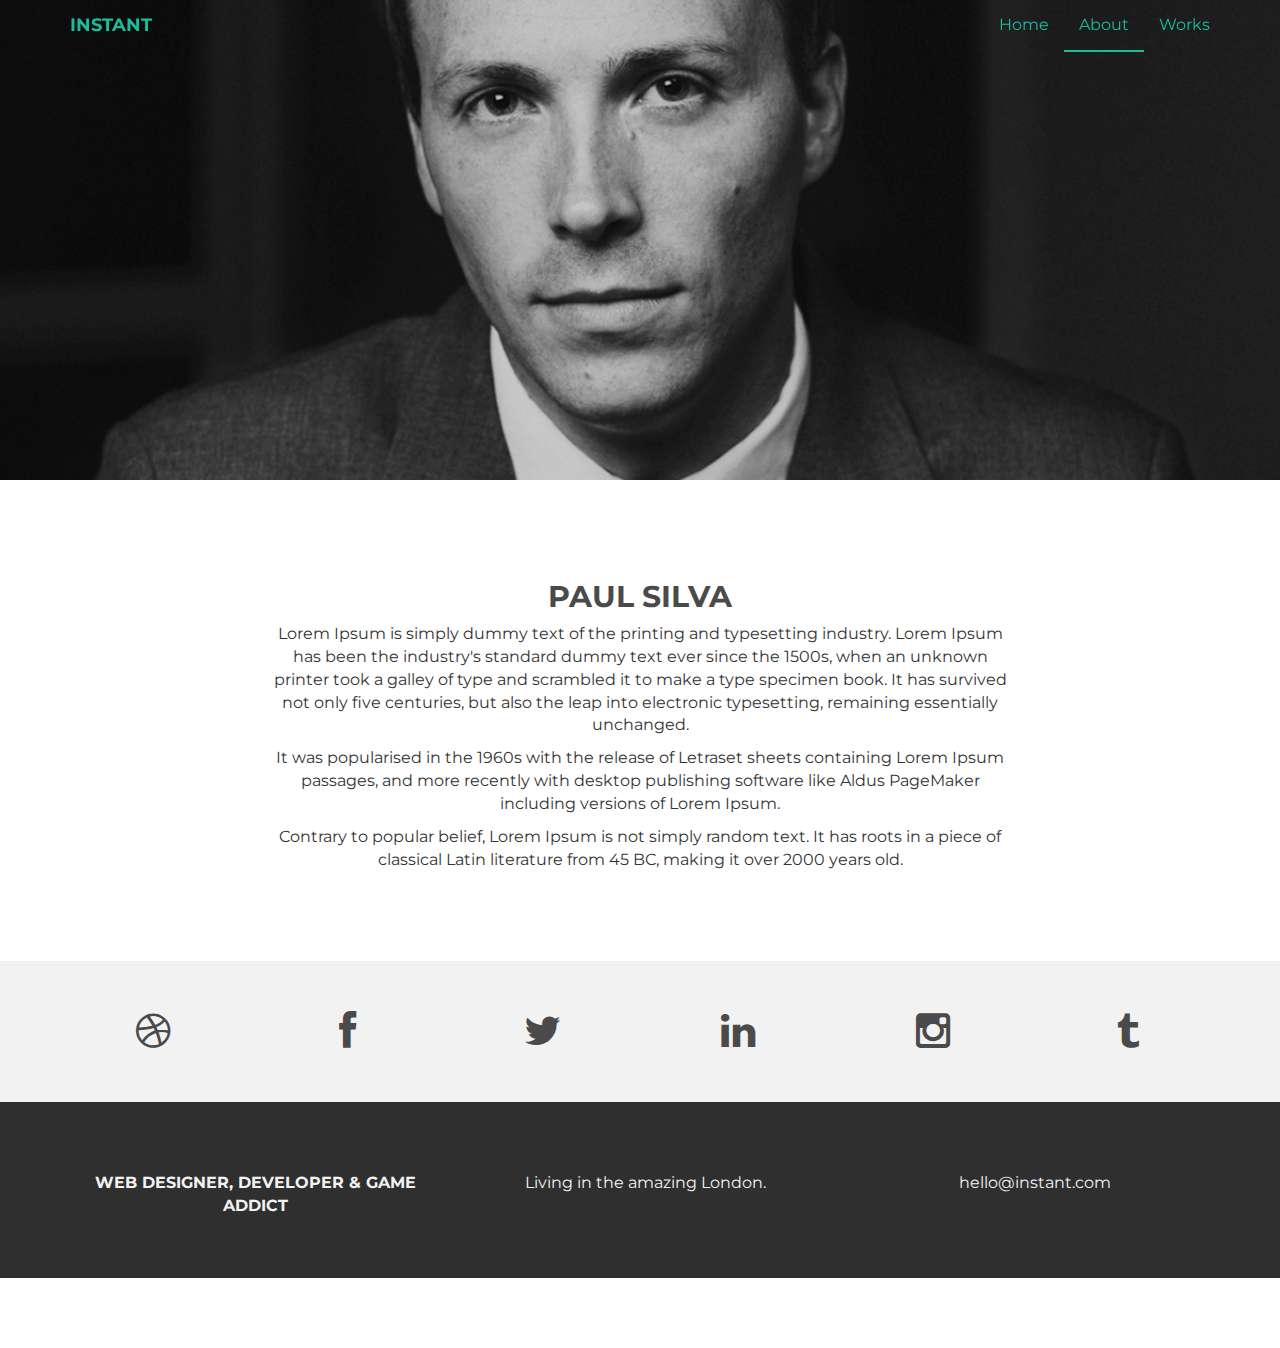
==== about.html @ 8fcf7713 "updated template" ====
<!DOCTYPE html>
<html lang="en">
  <head>
    <meta charset="utf-8">
    <meta http-equiv="X-UA-Compatible" content="IE=edge">
    <meta name="viewport" content="width=device-width, initial-scale=1">
    <meta name="description" content="">
    <meta name="author" content="">
    <link rel="shortcut icon" href="assets/ico/favicon.ico">

    <title>INSTANT - Bootstrap Theme</title>

    <!-- Bootstrap core CSS -->
    <link href="assets/css/bootstrap.css" rel="stylesheet">

    <!-- Custom styles for this template -->
    <link href="assets/css/style.css" rel="stylesheet">
    <link href="assets/css/font-awesome.min.css" rel="stylesheet">

    <!-- Just for debugging purposes. Don't actually copy this line! -->
    <!--[if lt IE 9]><script src="../../assets/js/ie8-responsive-file-warning.js"></script><![endif]-->

    <!-- HTML5 shim and Respond.js IE8 support of HTML5 elements and media queries -->
    <!--[if lt IE 9]>
      <script src="https://oss.maxcdn.com/libs/html5shiv/3.7.0/html5shiv.js"></script>
      <script src="https://oss.maxcdn.com/libs/respond.js/1.4.2/respond.min.js"></script>
    <![endif]-->
  </head>

  <body>

    <!-- Static navbar -->
    <div class="navbar navbar-default navbar-fixed-top" role="navigation">
      <div class="container">
        <div class="navbar-header">
          <button type="button" class="navbar-toggle" data-toggle="collapse" data-target=".navbar-collapse">
            <span class="sr-only">Toggle navigation</span>
            <span class="icon-bar"></span>
            <span class="icon-bar"></span>
            <span class="icon-bar"></span>
          </button>
          <a class="navbar-brand" href="index.html">INSTANT</a>
        </div>
        <div class="navbar-collapse collapse">
          <ul class="nav navbar-nav navbar-right">
            <li><a href="index.html">Home</a></li>
            <li class="active"><a href="about.html">About</a></li>
            <li><a href="index.html#works">Works</a></li>
          </ul>
        </div><!--/.nav-collapse -->
      </div>
    </div>


	<div id="aboutwrap">
	    <div class="container">
			<div class="row">
				<div class="col-lg-6 col-lg-offset-3">
				</div>
			</div><! --/row -->
	    </div> <!-- /container -->
	</div><! --/aboutwrap -->
	
	<div class="container">
		<div class="row centered mt mb">
			<div class="col-lg-8 col-lg-offset-2">
				<h2>PAUL SILVA</h2>
				<p>Lorem Ipsum is simply dummy text of the printing and typesetting industry. Lorem Ipsum has been the industry's standard dummy text ever since the 1500s, when an unknown printer took a galley of type and scrambled it to make a type specimen book. It has survived not only five centuries, but also the leap into electronic typesetting, remaining essentially unchanged.</p>
				<p>It was popularised in the 1960s with the release of Letraset sheets containing Lorem Ipsum passages, and more recently with desktop publishing software like Aldus PageMaker including versions of Lorem Ipsum.</p>
				<p>Contrary to popular belief, Lorem Ipsum is not simply random text. It has roots in a piece of classical Latin literature from 45 BC, making it over 2000 years old.</p>
			</div>

		</div><! --/row -->
	</div><! --/container -->
	
	<div id="social">
		<div class="container">
			<div class="row centered">
				<div class="col-lg-2">
					<a href="#"><i class="fa fa-dribbble"></i></a>
				</div>
				<div class="col-lg-2">
					<a href="#"><i class="fa fa-facebook"></i></a>
				</div>
				<div class="col-lg-2">
					<a href="#"><i class="fa fa-twitter"></i></a>
				</div>
				<div class="col-lg-2">
					<a href="#"><i class="fa fa-linkedin"></i></a>
				</div>
				<div class="col-lg-2">
					<a href="#"><i class="fa fa-instagram"></i></a>
				</div>
				<div class="col-lg-2">
					<a href="#"><i class="fa fa-tumblr"></i></a>
				</div>
			
			</div><! --/row -->
		</div><! --/container -->
	</div><! --/social -->

	<div id="footerwrap">
		<div class="container">
			<div class="row centered">
				<div class="col-lg-4">
					<p><b>WEB DESIGNER, DEVELOPER & GAME ADDICT</b></p>
				</div>
			
				<div class="col-lg-4">
					<p>Living in the amazing London.</p>
				</div>
				<div class="col-lg-4">
					<p>hello@instant.com</p>
				</div>
			
			</div>
		
		</div>
	</div><! --/footerwrap -->
	


    <!-- Bootstrap core JavaScript
    ================================================== -->
    <!-- Placed at the end of the document so the pages load faster -->
    <script src="https://ajax.googleapis.com/ajax/libs/jquery/1.11.0/jquery.min.js"></script>
    <script src="assets/js/bootstrap.min.js"></script>
  </body>
</html>
---- assets/css/style.css ----
/*
 * Author: Carlos Alvarez
 * URL: http://Alvarez.is
 *
 * Project Name: NYC Design
 * Version: 1.0
 * Date: 04-20-2014
 * URL: 
 */


/* ==========================================================================
   Base Styles, Bootstrap Modifications & Fonts Import
   ========================================================================== */

@import url(http://fonts.googleapis.com/css?family=Montserrat:400,700);


::-moz-selection {
    background: #f2c2c9;
    color: #a4003a;
    text-shadow: none;
}

::selection {
    background: #16a085;
    color: #a4003a;
    text-shadow: none;
}

/*
 * A better looking default horizontal rule
 */

 hr {
    display: block;
    height: 1px;
    border: 0;
    border-top: 1px solid #ccc;
    margin: 1em 0;
    padding: 0;
}

.centered {
	text-align: center
}

.mt {
	margin-top: 80px;
}

.mb {
	margin-bottom: 80px;
}

/* ==========================================================================
   General styles
   ========================================================================== */


body {
    font-family: 'Montserrat', sans-serif;
    font-weight: 400;
    font-size: 16px;

    -webkit-font-smoothing: antialiased;
    -webkit-overflow-scrolling: touch;
}

h1, h2, h3, h4, h5, h6 {
	font-weight: 700;
    color: #4a4a4a;
}


.navbar-brand {
	font-weight: 700;
}

.navbar-default .navbar-brand {
	color: #1abc9c;
}

.navbar-default {
	background-color: transparent;
	border-color: transparent;
}

.navbar-default .navbar-nav > .active > a, .navbar-default .navbar-nav > .active > a:hover, .navbar-default .navbar-nav > .active > a:focus {
	color: #1abc9c;
	background-color: transparent;
	border-bottom: 2px solid #1abc9c
}

.navbar-default .navbar-nav > li > a {
	color: #1abc9c;
}

/* ==========================================================================
   Wrap Sections
   ========================================================================== */

#headerwrap {
	background: url(../img/back.jpg) no-repeat center top;
	margin-top: -70px;
	padding-top: 250px;
	text-align:center;
	background-attachment: relative;
	background-position: center center;
	min-height: 650px;
	width: 100%;
	
    -webkit-background-size: 100%;
    -moz-background-size: 100%;
    -o-background-size: 100%;
    background-size: 100%;

    -webkit-background-size: cover;
    -moz-background-size: cover;
    -o-background-size: cover;
    background-size: cover;
}

#headerwrap h1 {
	color:#ffffff;
	padding-top: 10px;
	padding-bottom: 20px;
	letter-spacing: 4px;
	font-size: 80px;
	font-weight: bold;
}

#headerwrap h4 {
	font-weight: 400;
	color: #ffffff
}

#social {
	padding-top: 50px;
	padding-bottom: 50px;
	background-color: #f2f2f2;
}

#social i {
	font-size: 40px;
	color: #4a4a4a
}

#social i:hover {
	color: #1abc9c
}

#footerwrap {
	padding-top: 70px;
	padding-bottom: 50px;
	background-color: #2f2f2f;
}

#footerwrap p {
	color: #f2f2f2;
	margin-left: 10px;
}

#workwrap {	
	background: url(../img/work.jpg) no-repeat center top;
	margin-top: -70px;
	padding-top: 250px;
	text-align:center;
	background-attachment: relative;
	background-position: center center;
	min-height: 650px;
	width: 100%;
	
    -webkit-background-size: 100%;
    -moz-background-size: 100%;
    -o-background-size: 100%;
    background-size: 100%;

    -webkit-background-size: cover;
    -moz-background-size: cover;
    -o-background-size: cover;
    background-size: cover;
}

#workwrap h1 {
	color:#ffffff;
	padding-top: 10px;
	padding-bottom: 20px;
	letter-spacing: 4px;
	font-size: 80px;
	font-weight: bold;
}

#workwrap h4 {
	font-weight: 400;
	color: #ffffff
}

#aboutwrap {	
	background: url(../img/about.jpg) no-repeat center top;
	margin-top: -70px;
	padding-top: 250px;
	text-align:center;
	background-attachment: relative;
	background-position: center center;
	min-height: 550px;
	width: 100%;
	
    -webkit-background-size: 100%;
    -moz-background-size: 100%;
    -o-background-size: 100%;
    background-size: 100%;

    -webkit-background-size: cover;
    -moz-background-size: cover;
    -o-background-size: cover;
    background-size: cover;
}




/* Gallery */
.gallery {
	margin-top: 30px;
}

.gallery img:hover {
	opacity: 0.4;
}
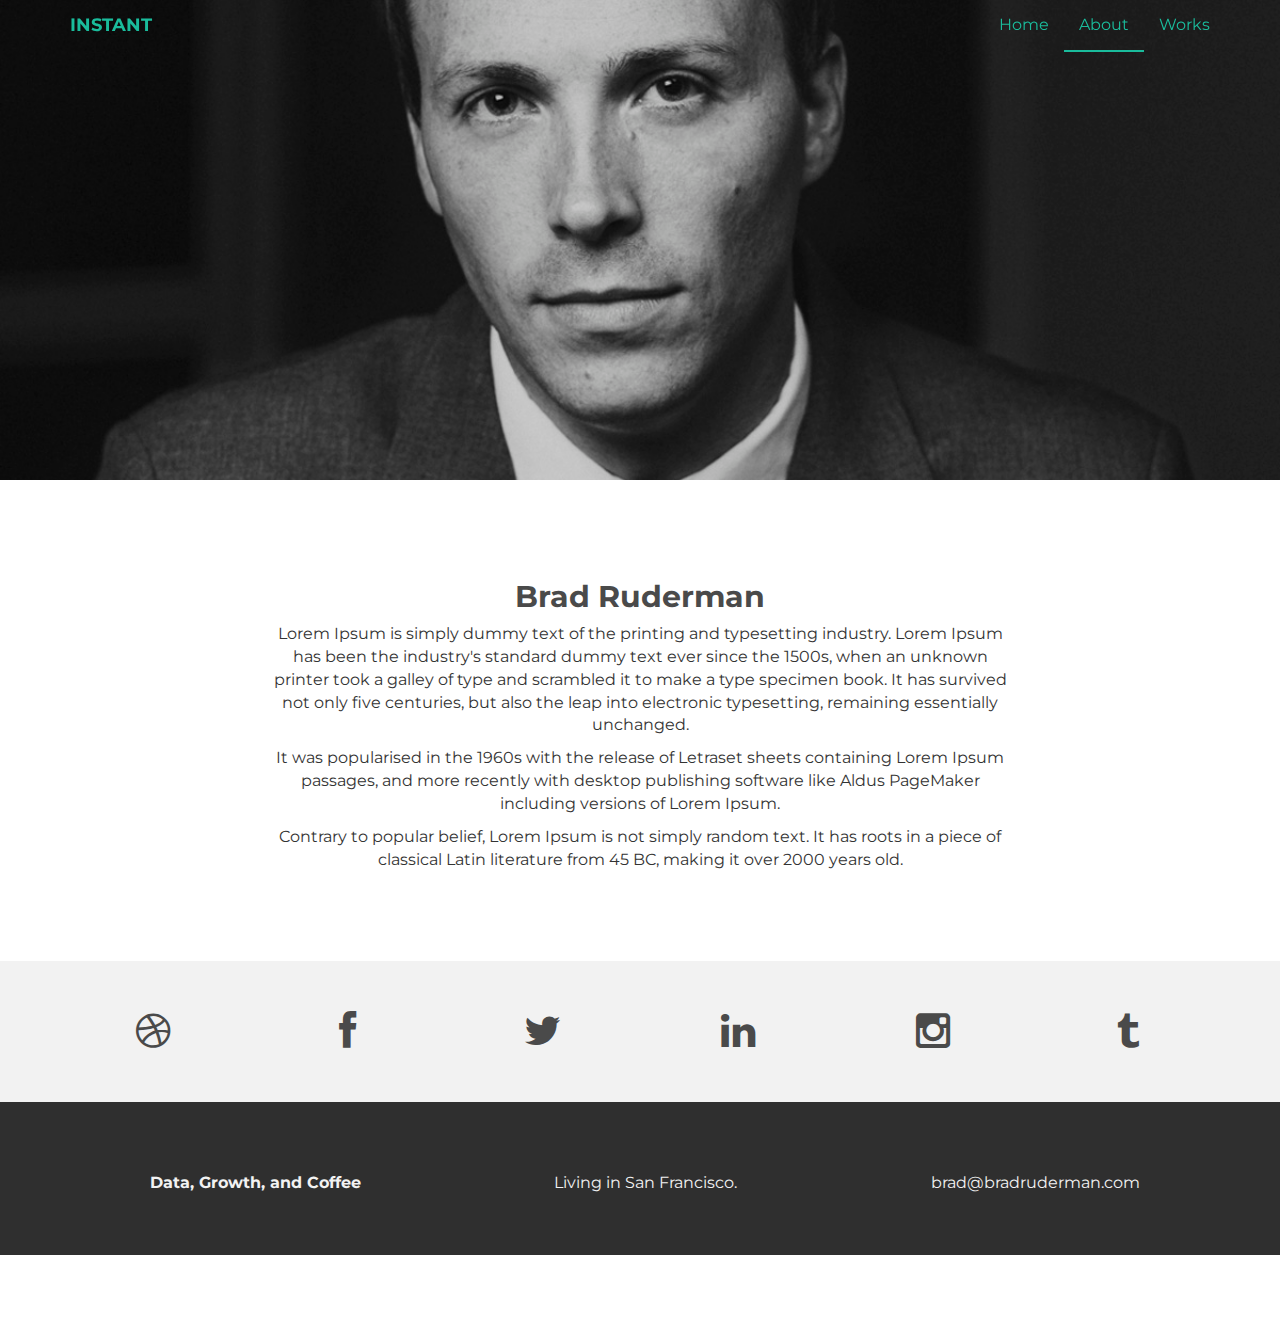
==== commit 9ccf7a6a: "striping" ====
--- a/about.html
+++ b/about.html
@@ -8,7 +8,7 @@
     <meta name="author" content="">
     <link rel="shortcut icon" href="assets/ico/favicon.ico">
 
-    <title>INSTANT - Bootstrap Theme</title>
+    <title>Brad Ruderman - About</title>
 
     <!-- Bootstrap core CSS -->
     <link href="assets/css/bootstrap.css" rel="stylesheet">
@@ -64,7 +64,7 @@
 	<div class="container">
 		<div class="row centered mt mb">
 			<div class="col-lg-8 col-lg-offset-2">
-				<h2>PAUL SILVA</h2>
+				<h2>Brad Ruderman</h2>
 				<p>Lorem Ipsum is simply dummy text of the printing and typesetting industry. Lorem Ipsum has been the industry's standard dummy text ever since the 1500s, when an unknown printer took a galley of type and scrambled it to make a type specimen book. It has survived not only five centuries, but also the leap into electronic typesetting, remaining essentially unchanged.</p>
 				<p>It was popularised in the 1960s with the release of Letraset sheets containing Lorem Ipsum passages, and more recently with desktop publishing software like Aldus PageMaker including versions of Lorem Ipsum.</p>
 				<p>Contrary to popular belief, Lorem Ipsum is not simply random text. It has roots in a piece of classical Latin literature from 45 BC, making it over 2000 years old.</p>
@@ -99,25 +99,22 @@
 		</div><! --/container -->
 	</div><! --/social -->
 
-	<div id="footerwrap">
-		<div class="container">
-			<div class="row centered">
-				<div class="col-lg-4">
-					<p><b>WEB DESIGNER, DEVELOPER & GAME ADDICT</b></p>
-				</div>
-			
-				<div class="col-lg-4">
-					<p>Living in the amazing London.</p>
-				</div>
-				<div class="col-lg-4">
-					<p>hello@instant.com</p>
-				</div>
-			
-			</div>
-		
-		</div>
-	</div><! --/footerwrap -->
-	
+  <div id="footerwrap">
+    <div class="container">
+      <div class="row centered">
+        <div class="col-lg-4">
+          <p><b>Data, Growth, and Coffee</b></p>
+        </div>
+      
+        <div class="col-lg-4">
+          <p>Living in San Francisco.</p>
+        </div>
+        <div class="col-lg-4">
+          <p>brad@bradruderman.com</p>
+        </div>
+      </div>
+    </div>
+  </div><! --/footerwrap -->
 
 
     <!-- Bootstrap core JavaScript
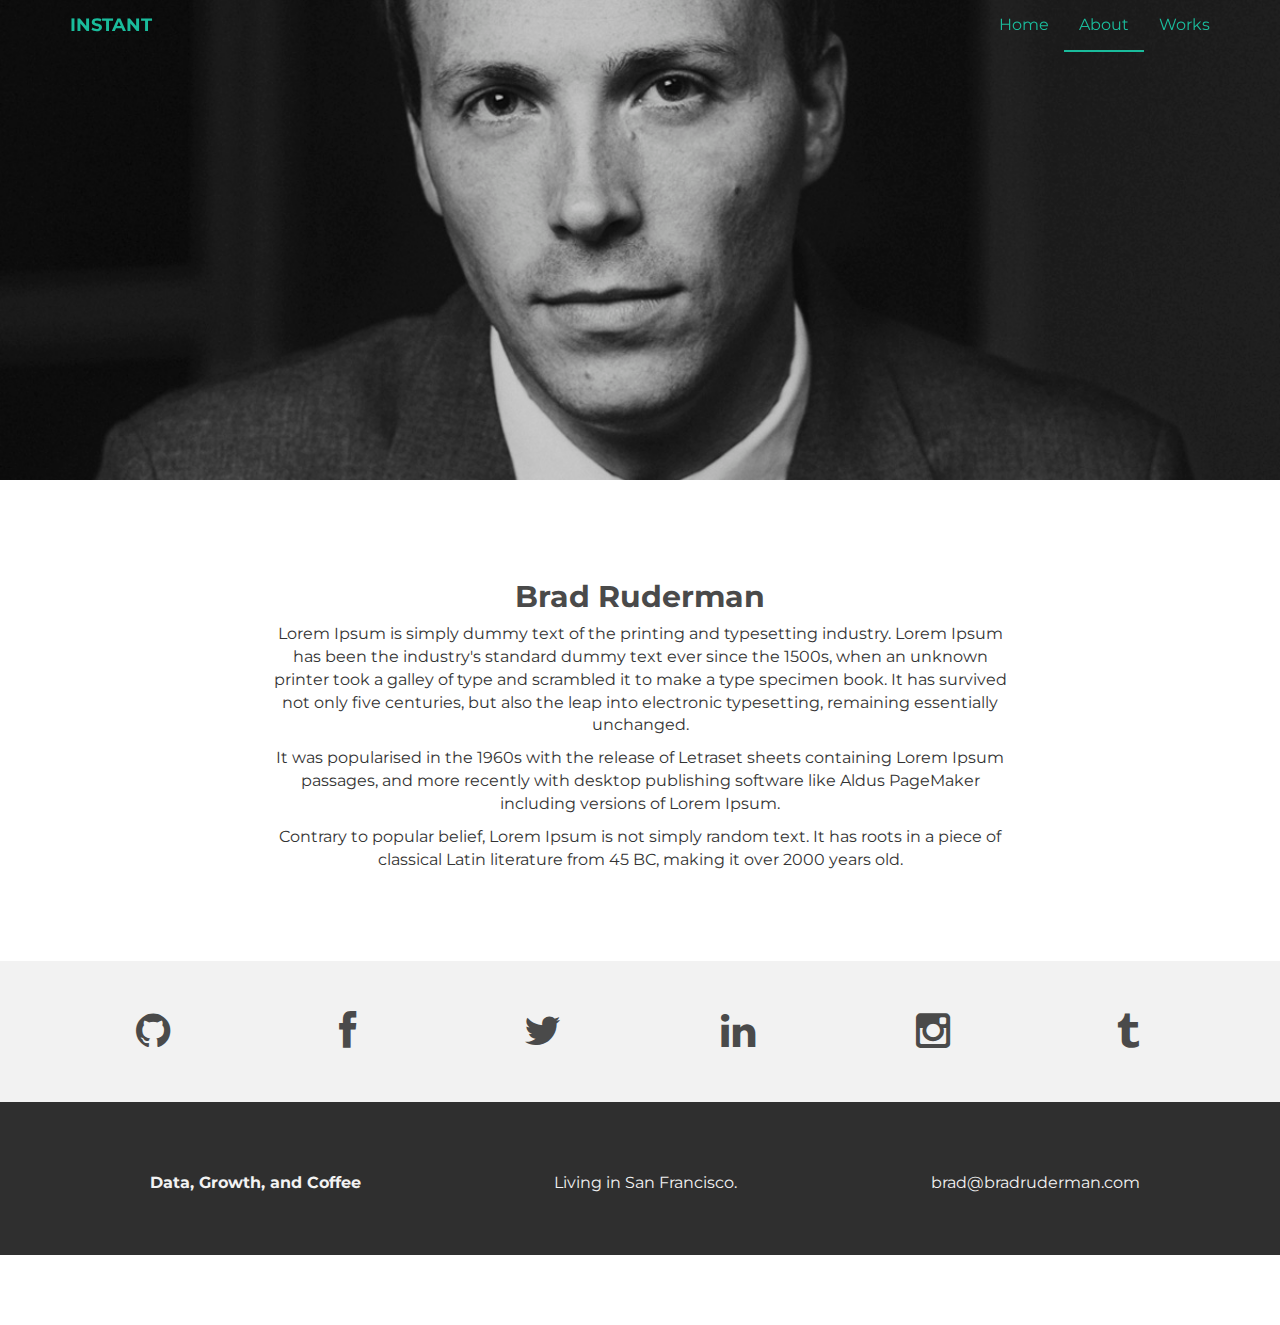
==== commit c0b45d3f: "fixing social media lins" ====
--- a/about.html
+++ b/about.html
@@ -77,16 +77,16 @@
 		<div class="container">
 			<div class="row centered">
 				<div class="col-lg-2">
-					<a href="#"><i class="fa fa-dribbble"></i></a>
+					<a href="http://www.github.com/bradruderman"><i class="fa fa-github"></i></a>
 				</div>
 				<div class="col-lg-2">
-					<a href="#"><i class="fa fa-facebook"></i></a>
+					<a href="http://www.facebook.com/bradruderman"><i class="fa fa-facebook"></i></a>
 				</div>
 				<div class="col-lg-2">
-					<a href="#"><i class="fa fa-twitter"></i></a>
+					<a href="http://www.twitter.com/bradruderman"><i class="fa fa-twitter"></i></a>
 				</div>
 				<div class="col-lg-2">
-					<a href="#"><i class="fa fa-linkedin"></i></a>
+					<a href="http://www.linkedin.com/in/bradruderman"><i class="fa fa-linkedin"></i></a>
 				</div>
 				<div class="col-lg-2">
 					<a href="#"><i class="fa fa-instagram"></i></a>
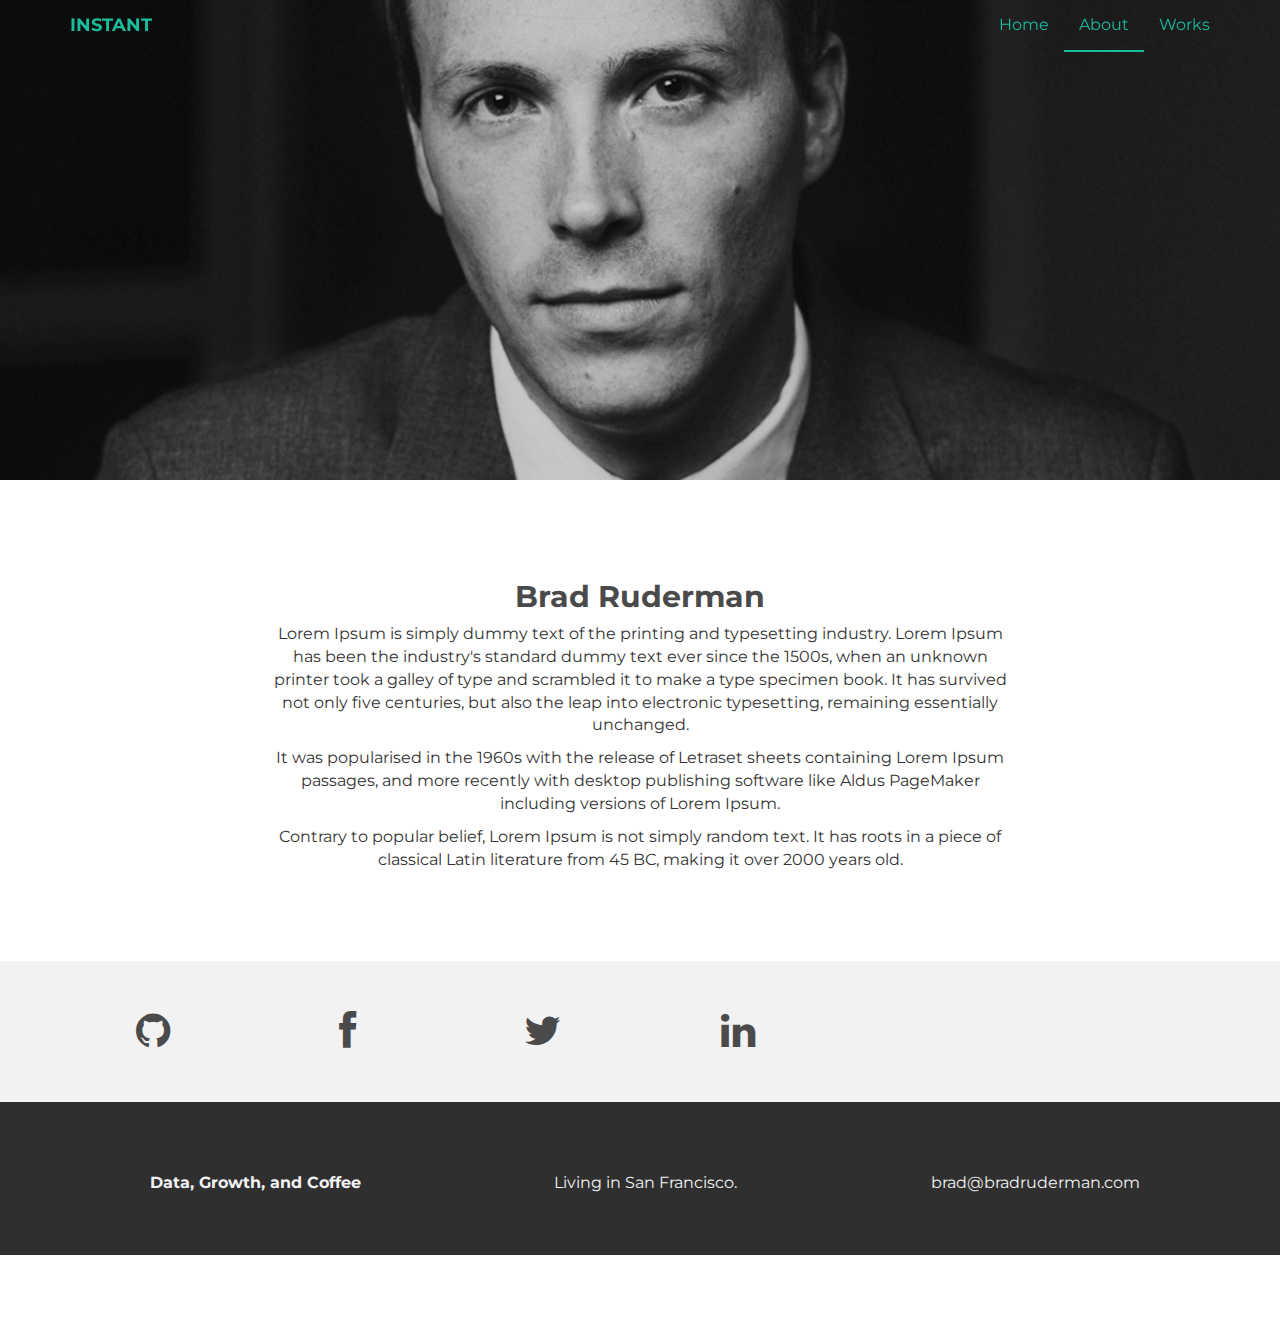
==== commit 0886d7e5: "update footer" ====
--- a/about.html
+++ b/about.html
@@ -88,13 +88,6 @@
 				<div class="col-lg-2">
 					<a href="http://www.linkedin.com/in/bradruderman"><i class="fa fa-linkedin"></i></a>
 				</div>
-				<div class="col-lg-2">
-					<a href="#"><i class="fa fa-instagram"></i></a>
-				</div>
-				<div class="col-lg-2">
-					<a href="#"><i class="fa fa-tumblr"></i></a>
-				</div>
-			
 			</div><! --/row -->
 		</div><! --/container -->
 	</div><! --/social -->
